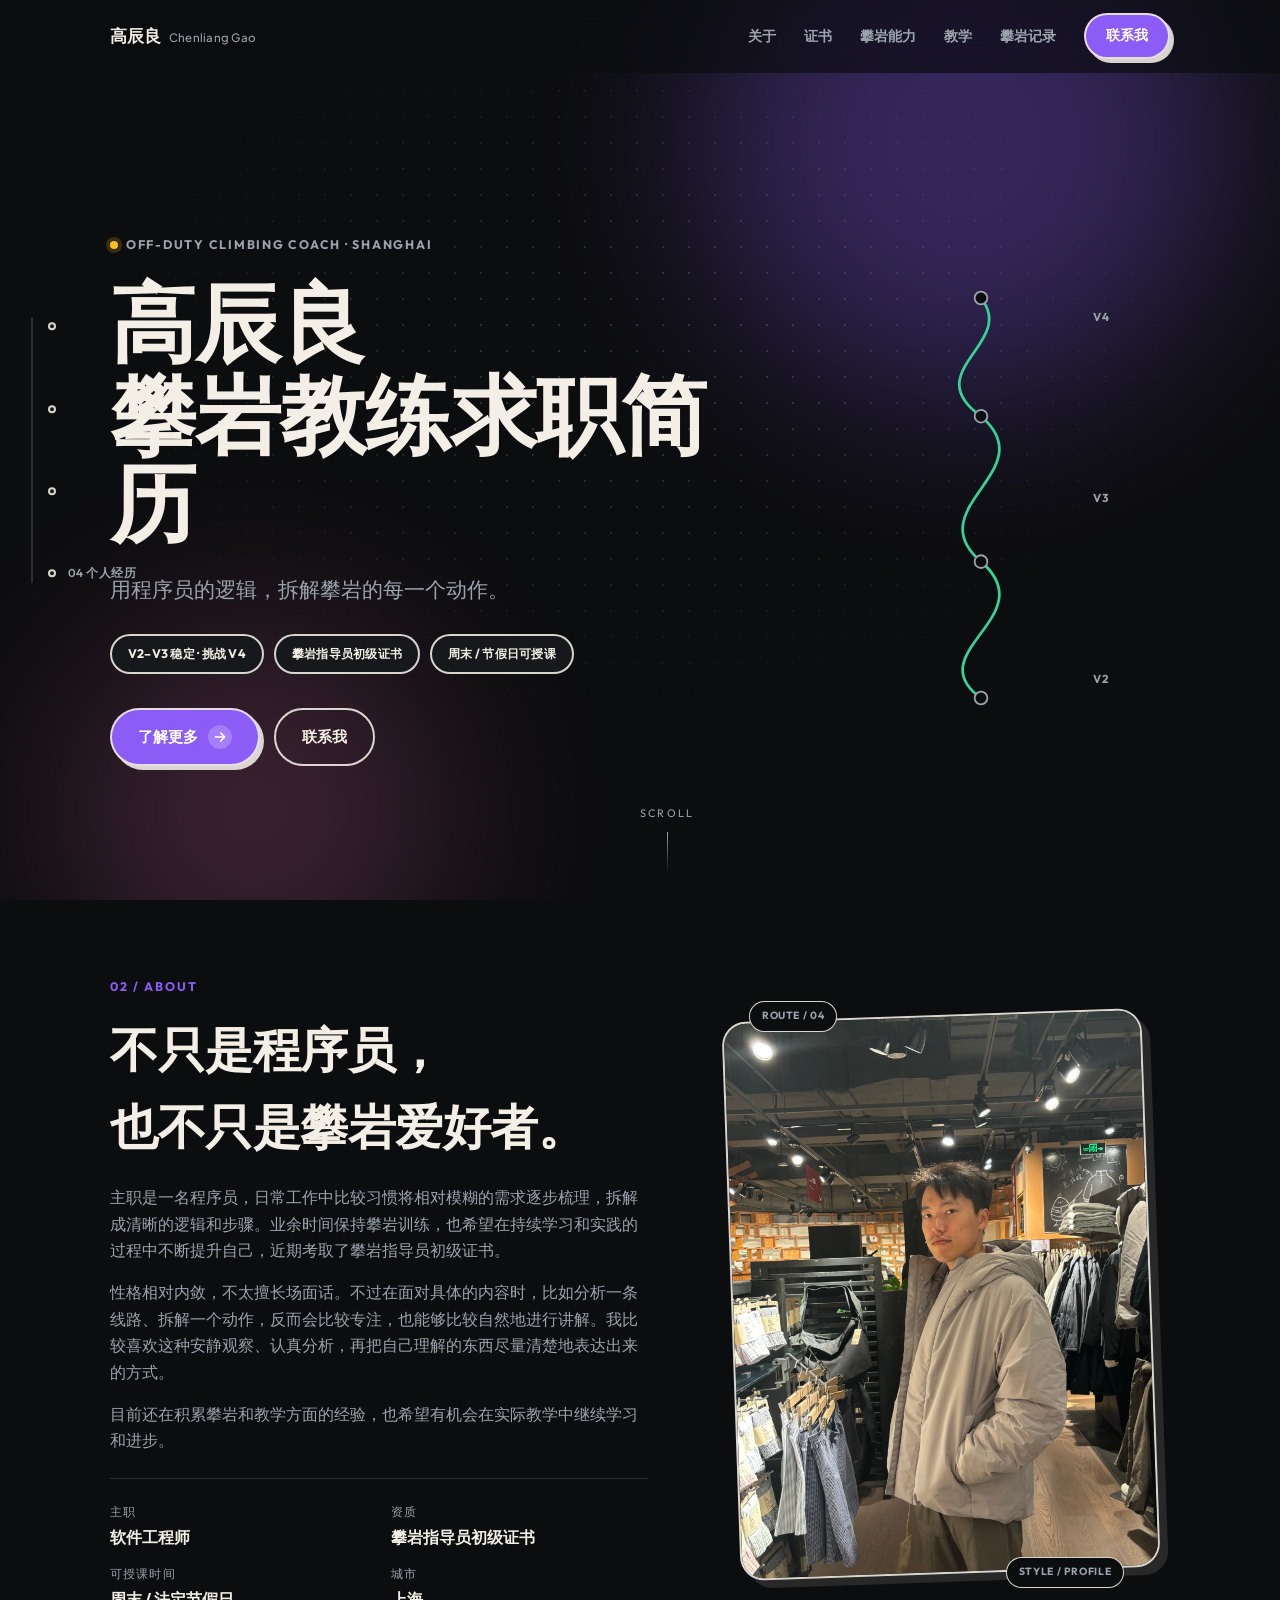
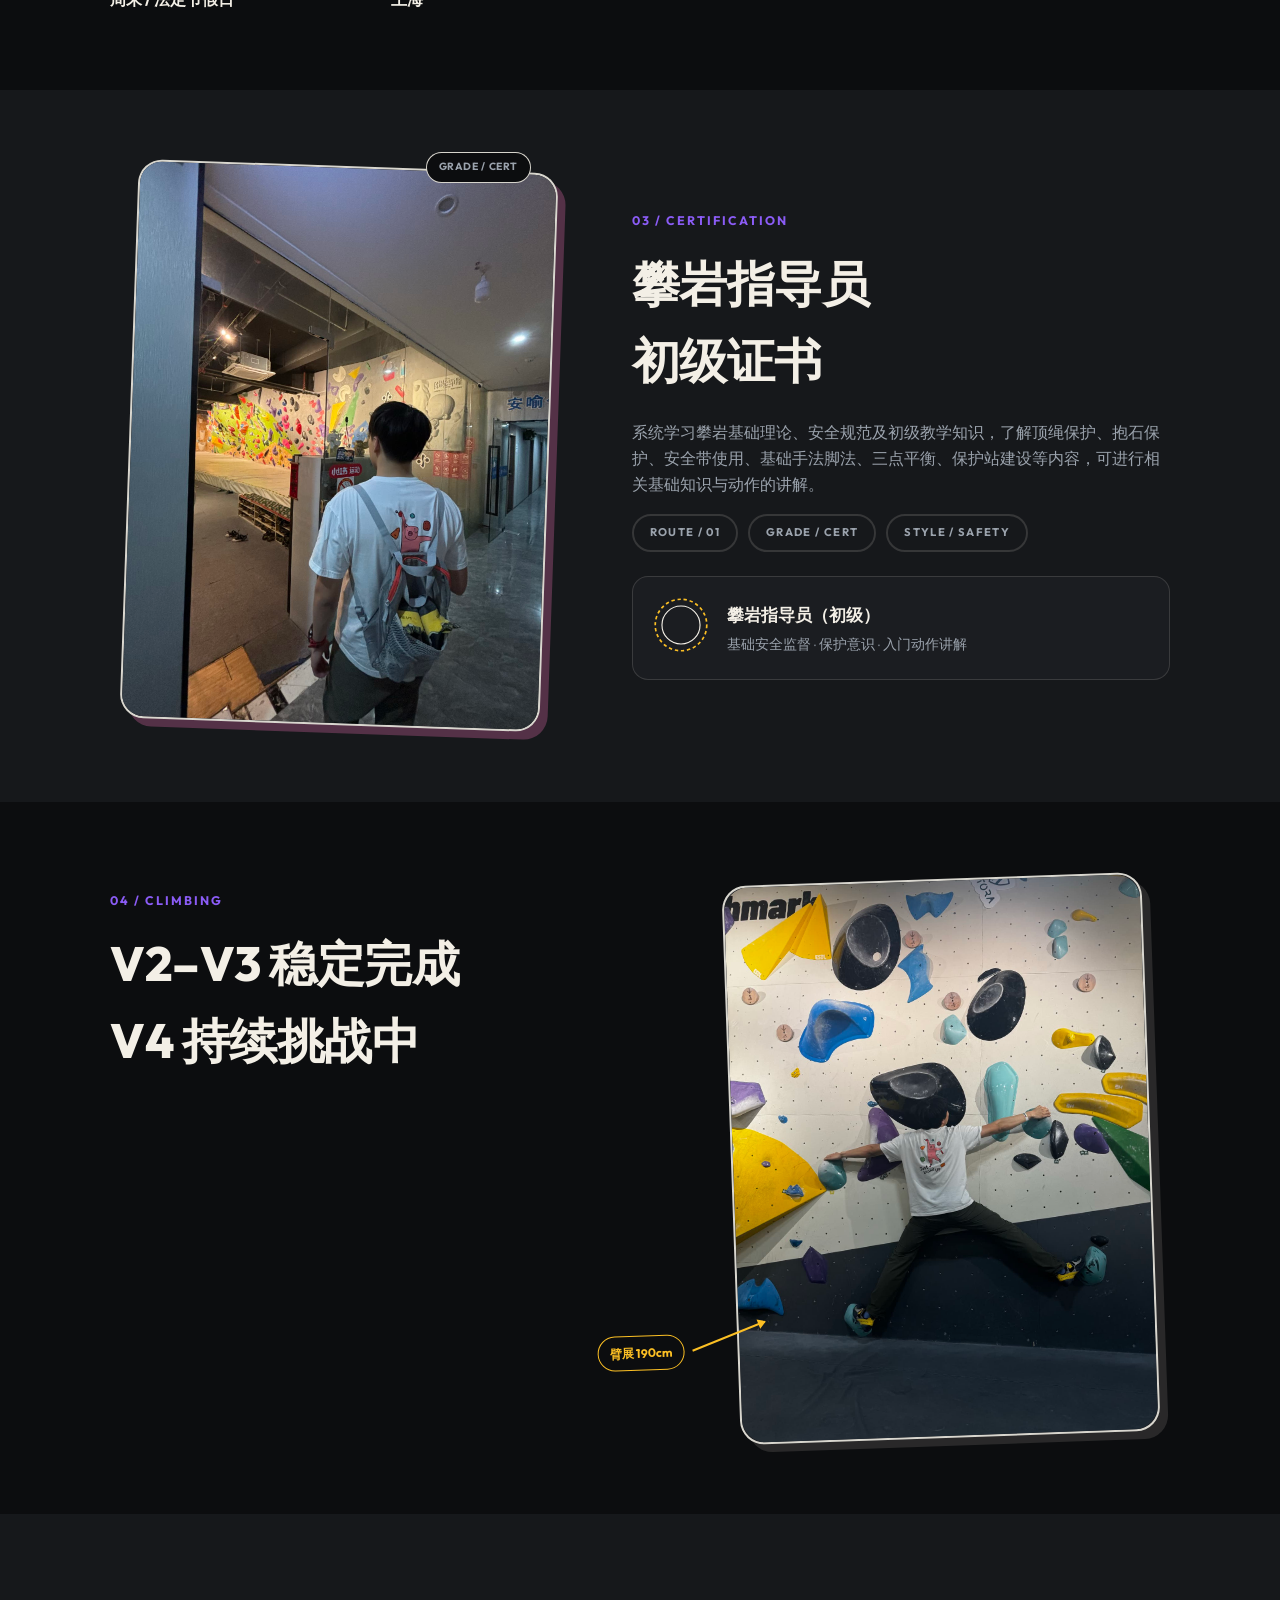
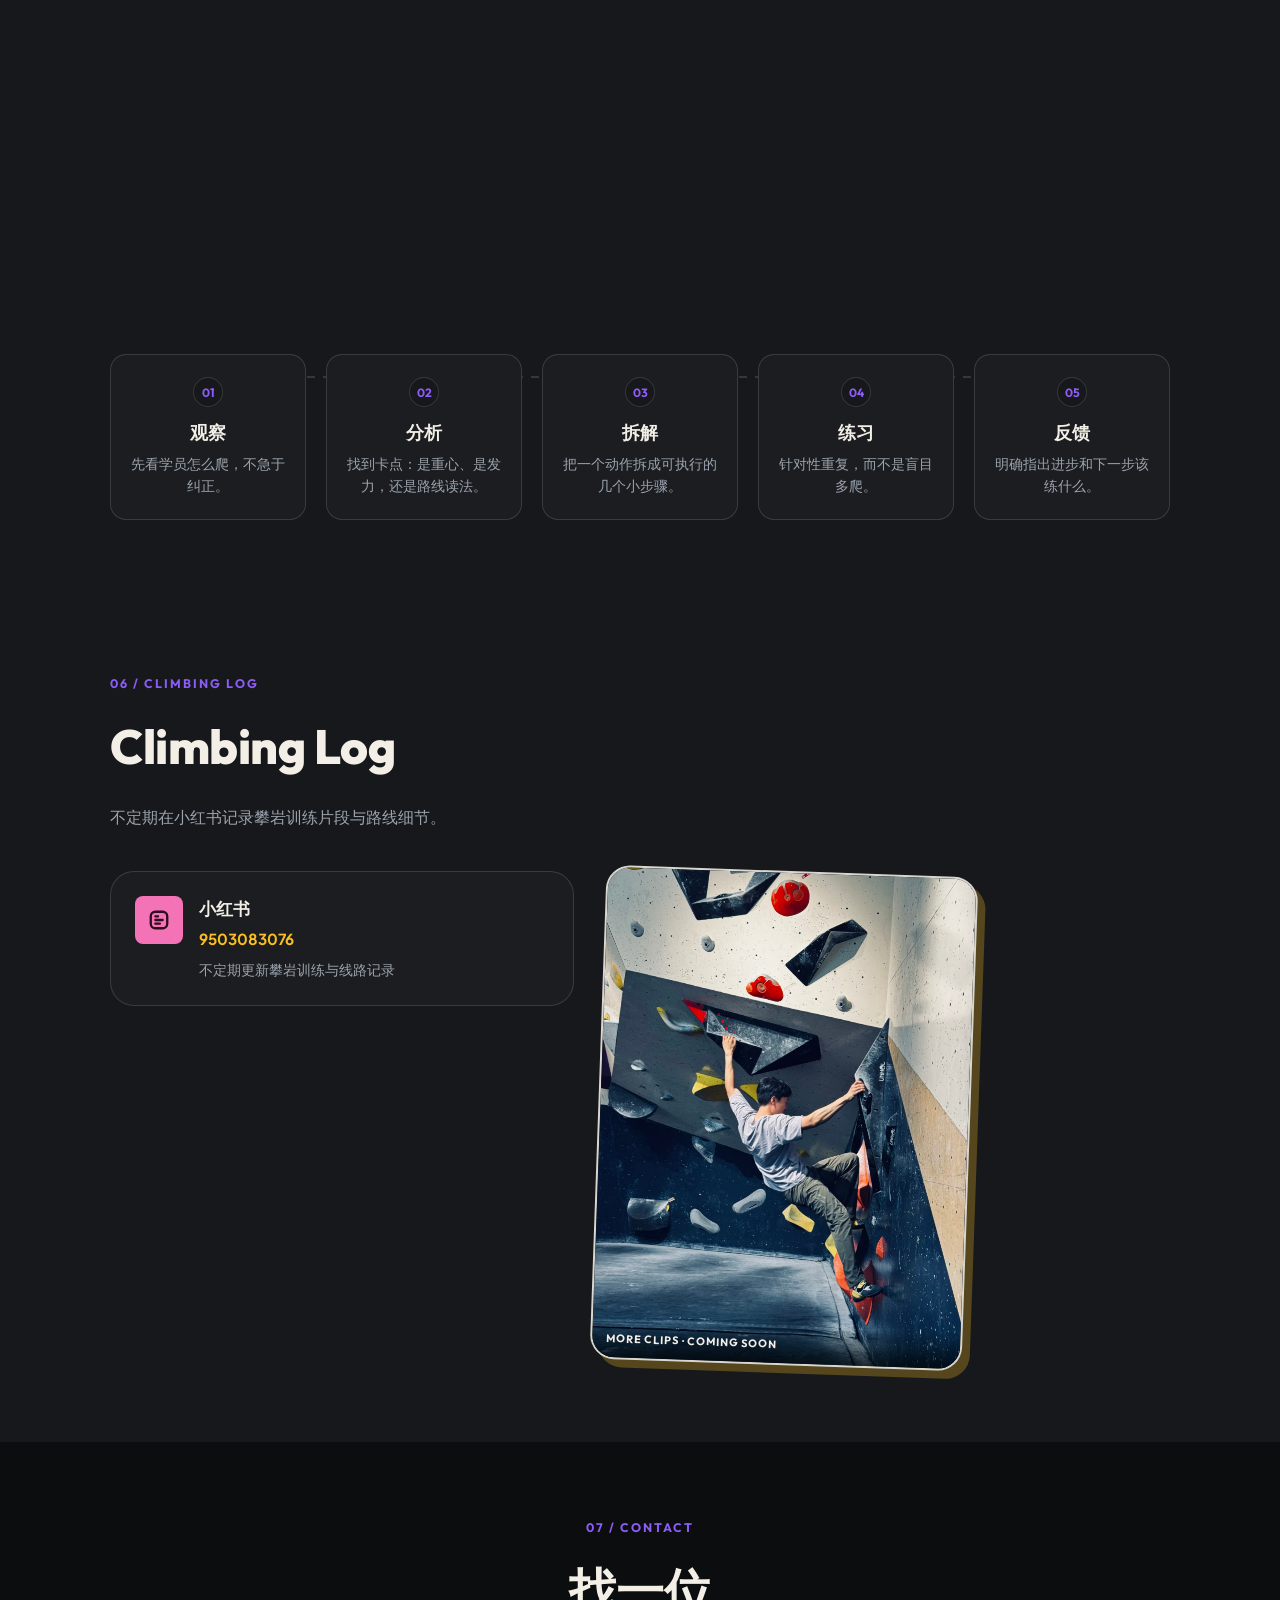
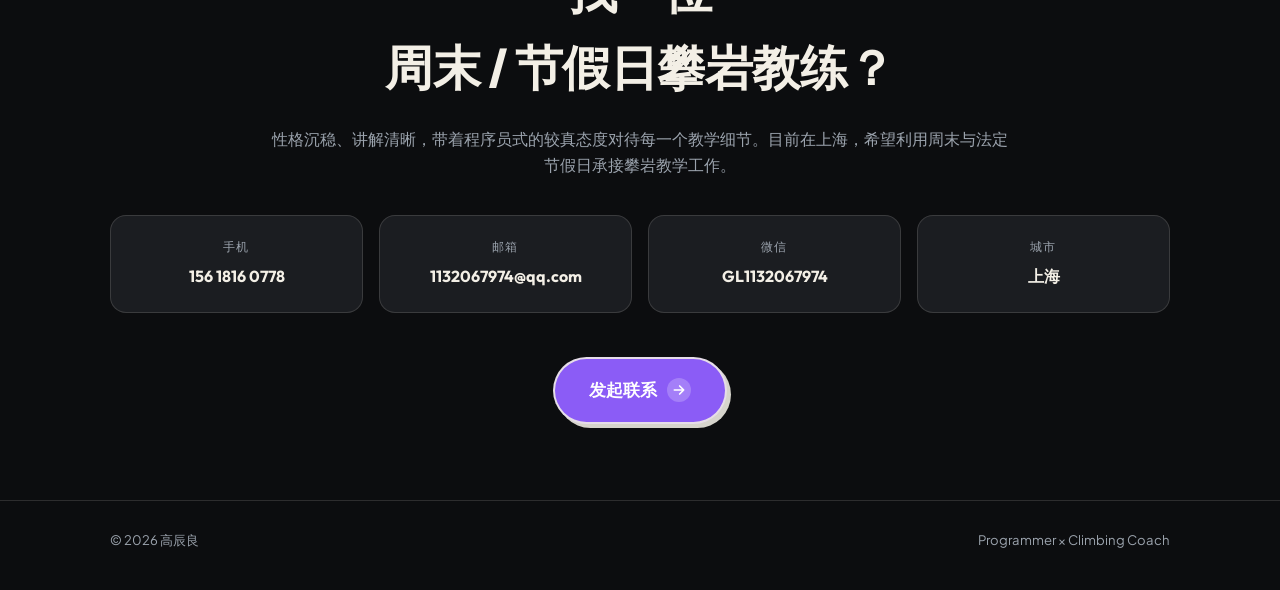
==== index.html @ ba183abf "first commit" ====
<!DOCTYPE html>
<html lang="zh-CN">
<head>
<meta charset="UTF-8" />
<meta name="viewport" content="width=device-width, initial-scale=1, viewport-fit=cover" />
<title>高辰良 · 程序员 × 攀岩教练</title>
<meta name="description" content="高辰良——程序员，攀岩指导员初级证书持有者，V2-V3攀爬水平，寻找周末/节假日攀岩教练兼职机会。" />
<link rel="preconnect" href="https://fonts.googleapis.com">
<link rel="preconnect" href="https://fonts.gstatic.com" crossorigin>
<link href="https://fonts.googleapis.com/css2?family=Outfit:wght@500;700;800&family=Plus+Jakarta+Sans:wght@400;500;600;700&display=swap" rel="stylesheet">
<link rel="stylesheet" href="css/base.css">
<link rel="stylesheet" href="css/layout.css">
<link rel="stylesheet" href="css/components.css">
<link rel="stylesheet" href="css/animations.css">
</head>
<body class="no-js">

<!-- ============ Route Rail (desktop scroll progress) ============ -->
<nav class="route-rail" aria-hidden="true">
  <div class="route-rail__track">
    <div class="route-rail__fill" data-rail-fill></div>
  </div>
  <ul class="route-rail__nodes">
    <li class="route-rail__node" data-rail-node data-target="#certification"><span class="route-rail__dot"></span><span class="route-rail__label">01 证书</span></li>
    <li class="route-rail__node" data-rail-node data-target="#climbing"><span class="route-rail__dot"></span><span class="route-rail__label">02 攀岩能力</span></li>
    <li class="route-rail__node" data-rail-node data-target="#teaching"><span class="route-rail__dot"></span><span class="route-rail__label">03 教学特点</span></li>
    <li class="route-rail__node" data-rail-node data-target="#about"><span class="route-rail__dot"></span><span class="route-rail__label">04 个人经历</span></li>
  </ul>
</nav>

<!-- ============ Header ============ -->
<header class="site-header" data-header>
  <div class="container site-header__inner">
    <a href="#hero" class="brand">高辰良 <span class="brand__sub">Chenliang Gao</span></a>
    <button class="nav-toggle" data-nav-toggle aria-expanded="false" aria-controls="primary-nav" aria-label="打开菜单">
      <span></span><span></span><span></span>
    </button>
    <nav id="primary-nav" class="primary-nav" data-primary-nav>
      <a href="#about" class="primary-nav__link">关于</a>
      <a href="#certification" class="primary-nav__link">证书</a>
      <a href="#climbing" class="primary-nav__link">攀岩能力</a>
      <a href="#teaching" class="primary-nav__link">教学</a>
      <a href="#log" class="primary-nav__link">攀岩记录</a>
      <a href="#contact" class="btn btn--primary btn--sm">联系我</a>
    </nav>
  </div>
</header>

<main id="top">

  <!-- ============ 01 HERO ============ -->
  <section class="hero" id="hero">
    <div class="hero__bg" aria-hidden="true">
      <div class="hero__glow hero__glow--violet" data-parallax="0.02"></div>
      <div class="hero__glow hero__glow--pink" data-parallax="0.04"></div>
      <div class="hero__dotgrid" data-parallax="0.01"></div>
    </div>

    <div class="container hero__inner">
      <div class="hero__content">
        <p class="kicker" data-reveal>
          <span class="kicker__dot"></span>OFF-DUTY CLIMBING COACH · SHANGHAI
        </p>
        <h1 class="hero__title">
          <span class="reveal-line" data-reveal>高辰良</span>
          <span class="reveal-line" data-reveal>攀岩教练求职简历</span>
        </h1>
        <p class="hero__subtitle" data-reveal>
          用程序员的逻辑，拆解攀岩的每一个动作。
        </p>

        <div class="hero__meta" data-reveal>
          <span class="tag">V2–V3 稳定 · 挑战 V4</span>
          <span class="tag">攀岩指导员初级证书</span>
          <span class="tag">周末 / 节假日可授课</span>
        </div>

        <div class="hero__actions" data-reveal>
          <a href="#about" class="btn btn--primary">
            <span>了解更多</span>
            <span class="btn__icon">
              <svg width="16" height="16" viewBox="0 0 24 24" fill="none" stroke="currentColor" stroke-width="2.5" stroke-linecap="round" stroke-linejoin="round"><path d="M5 12h14M13 6l6 6-6 6"/></svg>
            </span>
          </a>
          <a href="#contact" class="btn btn--secondary">联系我</a>
        </div>
      </div>

      <div class="hero__route" data-reveal>
        <svg class="route-svg" viewBox="0 0 220 460" fill="none" aria-hidden="true">
          <path class="route-svg__path" data-route-path d="M110 450 C 40 400, 180 360, 110 300 C 40 240, 180 200, 110 140 C 40 90, 150 60, 110 10"
            stroke="url(#routeGrad)" stroke-width="3" stroke-linecap="round" fill="none"/>
          <defs>
            <linearGradient id="routeGrad" x1="0" y1="460" x2="0" y2="0">
              <stop offset="0%" stop-color="#8B5CF6"/>
              <stop offset="45%" stop-color="#F472B6"/>
              <stop offset="75%" stop-color="#FBBF24"/>
              <stop offset="100%" stop-color="#34D399"/>
            </linearGradient>
          </defs>
          <g class="route-svg__nodes">
            <circle cx="110" cy="450" r="7"/>
            <circle cx="110" cy="300" r="7"/>
            <circle cx="110" cy="140" r="7"/>
            <circle cx="110" cy="10" r="7"/>
          </g>
        </svg>
        <div class="route-scale" aria-hidden="true">
          <span>V4</span><span>V3</span><span>V2</span>
        </div>
      </div>
    </div>

    <div class="hero__scrollcue" data-reveal aria-hidden="true">
      <span>SCROLL</span>
      <div class="hero__scrollline"></div>
    </div>
  </section>

  <!-- ============ 02 ABOUT ============ -->
  <section class="section" id="about">
    <div class="container section__grid section__grid--photo-right">
      <div class="section__photo" data-reveal>
        <figure class="sticker-card sticker-card--rotate-l">
          <img src="assets/images/portrait.jpg" alt="高辰良在服装店内的生活照，攀岩之外的日常状态" loading="lazy" width="1350" height="1800">
        </figure>
        <div class="tag-float tag-float--tl">ROUTE / 04</div>
        <div class="tag-float tag-float--br">STYLE / PROFILE</div>
      </div>

      <div class="section__text">
        <p class="section__kicker" data-reveal>02 / ABOUT</p>
        <h2 class="section__title" data-reveal>不只是程序员，<br>也不只是攀岩爱好者。</h2>
        <p class="section__body" data-reveal>
          主职是一名程序员，日常工作中比较习惯将相对模糊的需求逐步梳理，拆解成清晰的逻辑和步骤。业余时间保持攀岩训练，也希望在持续学习和实践的过程中不断提升自己，近期考取了攀岩指导员初级证书。
        </p>
        <p class="section__body" data-reveal>
          性格相对内敛，不太擅长场面话。不过在面对具体的内容时，比如分析一条线路、拆解一个动作，反而会比较专注，也能够比较自然地进行讲解。我比较喜欢这种安静观察、认真分析，再把自己理解的东西尽量清楚地表达出来的方式。
        </p>
        <p class="section__body" data-reveal>
          目前还在积累攀岩和教学方面的经验，也希望有机会在实际教学中继续学习和进步。
        </p>
        <ul class="fact-list" data-reveal>
          <li><span class="fact-list__label">主职</span><span class="fact-list__value">软件工程师</span></li>
          <li><span class="fact-list__label">资质</span><span class="fact-list__value">攀岩指导员初级证书</span></li>
          <li><span class="fact-list__label">可授课时间</span><span class="fact-list__value">周末 / 法定节假日</span></li>
          <li><span class="fact-list__label">城市</span><span class="fact-list__value">上海</span></li>
        </ul>
      </div>
    </div>
  </section>

  <!-- ============ 03 CERTIFICATION ============ -->
  <section class="section section--alt" id="certification">
    <div class="container section__grid section__grid--photo-left">
      <div class="section__photo" data-reveal>
        <figure class="sticker-card sticker-card--rotate-r sticker-card--shadow-pink">
          <img src="assets/images/looking-at-gym.jpg" alt="推开岩馆大门，准备训练" loading="lazy" width="1350" height="1800">
        </figure>
        <div class="tag-float tag-float--tr">GRADE / CERT</div>
      </div>

      <div class="section__text">
        <p class="section__kicker" data-reveal>03 / CERTIFICATION</p>
        <h2 class="section__title" data-reveal>攀岩指导员<br>初级证书</h2>
        <p class="section__body" data-reveal>
          系统学习攀岩基础理论、安全规范及初级教学知识，了解顶绳保护、抱石保护、安全带使用、基础手法脚法、三点平衡、保护站建设等内容，可进行相关基础知识与动作的讲解。
        </p>
        <div class="badge-row" data-reveal>
          <span class="tag tag--outline">ROUTE / 01</span>
          <span class="tag tag--outline">GRADE / CERT</span>
          <span class="tag tag--outline">STYLE / SAFETY</span>
        </div>
        <div class="cert-card" data-reveal>
          <div class="cert-card__seal" aria-hidden="true">
            <svg viewBox="0 0 100 100" width="56" height="56">
              <circle cx="50" cy="50" r="46" fill="none" stroke="#FBBF24" stroke-width="3" stroke-dasharray="6 5"/>
              <circle cx="50" cy="50" r="34" fill="none" stroke="#F3EFE6" stroke-width="2"/>
            </svg>
          </div>
          <div class="cert-card__text">
            <strong>攀岩指导员（初级）</strong>
            <span>基础安全监督 · 保护意识 · 入门动作讲解</span>
          </div>
        </div>
      </div>
    </div>
  </section>

  <!-- ============ 04 CLIMBING ============ -->
  <section class="section" id="climbing">
    <div class="container section__grid section__grid--photo-right">
      <div class="section__photo" data-reveal>
        <figure class="sticker-card sticker-card--rotate-l sticker-card--wingspan">
          <img src="assets/images/wingspan.jpg" alt="攀岩馆内，长臂展横向移动动作" loading="lazy" width="1350" height="1800">
          <span class="wingspan-callout" aria-label="臂展190厘米">
            <span class="wingspan-callout__text">臂展 190cm</span>
            <span class="wingspan-callout__line" aria-hidden="true"></span>
          </span>
        </figure>
      </div>

      <div class="section__text">
        <p class="section__kicker" data-reveal>04 / CLIMBING</p>
        <h2 class="section__title" data-reveal>V2–V3 稳定完成<br>V4 持续挑战中</h2>
        <p class="section__body" data-reveal>
          日常训练以 V2–V3 为主，动作稳定、完成率高；部分较软的 V4 线路偶尔可以完成，仍在持续进步。不夸大水平，但足以理解和拆解新手阶段的核心动作。
        </p>

        <ol class="grade-ladder" data-reveal>
          <li class="grade-ladder__item is-filled">
            <span class="grade-ladder__dot" data-dot></span>
            <span class="grade-ladder__grade">V2</span>
            <span class="grade-ladder__note">稳定完成</span>
          </li>
          <li class="grade-ladder__item is-filled">
            <span class="grade-ladder__dot" data-dot></span>
            <span class="grade-ladder__grade">V3</span>
            <span class="grade-ladder__note">稳定完成</span>
          </li>
          <li class="grade-ladder__item is-open">
            <span class="grade-ladder__dot" data-dot></span>
            <span class="grade-ladder__grade">V4</span>
            <span class="grade-ladder__note">偶尔挑战 · 持续提升中</span>
          </li>
        </ol>
      </div>
    </div>
  </section>

  <!-- ============ 05 TEACHING ============ -->
  <section class="section section--alt" id="teaching">
    <div class="container">
      <p class="section__kicker section__kicker--center" data-reveal>05 / TEACHING</p>
      <h2 class="section__title section__title--center" data-reveal>把复杂的动作，<br>拆解成清楚的步骤。</h2>
      <p class="section__body section__body--center" data-reveal>
        擅长把模糊的感觉转译成结构化的语言——这是写代码训练出的习惯，也是我教学的核心方法。
      </p>

      <div class="chip-row" data-reveal>
        <span class="chip">结构化</span>
        <span class="chip">耐心</span>
        <span class="chip">动作拆解</span>
        <span class="chip">清晰表达</span>
      </div>

      <ol class="process-flow" data-reveal>
        <li class="process-flow__step">
          <span class="process-flow__index">01</span>
          <span class="process-flow__label">观察</span>
          <p class="process-flow__desc">先看学员怎么爬，不急于纠正。</p>
        </li>
        <li class="process-flow__step">
          <span class="process-flow__index">02</span>
          <span class="process-flow__label">分析</span>
          <p class="process-flow__desc">找到卡点：是重心、是发力，还是路线读法。</p>
        </li>
        <li class="process-flow__step">
          <span class="process-flow__index">03</span>
          <span class="process-flow__label">拆解</span>
          <p class="process-flow__desc">把一个动作拆成可执行的几个小步骤。</p>
        </li>
        <li class="process-flow__step">
          <span class="process-flow__index">04</span>
          <span class="process-flow__label">练习</span>
          <p class="process-flow__desc">针对性重复，而不是盲目多爬。</p>
        </li>
        <li class="process-flow__step">
          <span class="process-flow__index">05</span>
          <span class="process-flow__label">反馈</span>
          <p class="process-flow__desc">明确指出进步和下一步该练什么。</p>
        </li>
      </ol>
    </div>
  </section>

  <!-- ============ 06 CLIMBING LOG ============ -->
  <section class="section section--alt" id="log">
    <div class="container">
      <p class="section__kicker" data-reveal>06 / CLIMBING LOG</p>
      <h2 class="section__title" data-reveal>Climbing Log</h2>
      <p class="section__body" data-reveal>不定期在小红书记录攀岩训练片段与路线细节。</p>

      <div class="log-grid log-grid--no-video" data-reveal>
        <div class="log-side">
          <div class="rxbook-card">
            <div class="rxbook-card__icon" aria-hidden="true">
              <svg width="22" height="22" viewBox="0 0 24 24" fill="none" stroke="currentColor" stroke-width="2.5" stroke-linecap="round" stroke-linejoin="round"><rect x="3" y="3" width="18" height="18" rx="5"/><path d="M8 12h8M8 16h5M8 8h3"/></svg>
            </div>
            <div class="rxbook-card__text">
              <strong>小红书</strong>
              <span>9503083076</span>
              <p>不定期更新攀岩训练与线路记录</p>
            </div>
          </div>

          <figure class="sticker-card sticker-card--rotate-r sticker-card--shadow-amber log-side__photo">
            <img src="assets/images/climbing-action.jpg" alt="更多攀岩片段持续更新" loading="lazy" width="1350" height="1800">
            <figcaption>MORE CLIPS · COMING SOON</figcaption>
          </figure>
        </div>
      </div>
    </div>
  </section>

  <!-- ============ 07 CONTACT ============ -->
  <section class="section contact" id="contact">
    <div class="container contact__inner">
      <p class="section__kicker section__kicker--center" data-reveal>07 / CONTACT</p>
      <h2 class="section__title section__title--center" data-reveal>找一位<br>周末 / 节假日攀岩教练？</h2>
      <p class="section__body section__body--center" data-reveal>
        性格沉稳、讲解清晰，带着程序员式的较真态度对待每一个教学细节。目前在上海，希望利用周末与法定节假日承接攀岩教学工作。
      </p>

      <div class="contact-grid" data-reveal>
        <a class="contact-card" href="tel:15618160778">
          <span class="contact-card__label">手机</span>
          <span class="contact-card__value">156 1816 0778</span>
        </a>
        <a class="contact-card" href="mailto:1132067974@qq.com">
          <span class="contact-card__label">邮箱</span>
          <span class="contact-card__value">1132067974@qq.com</span>
        </a>
        <div class="contact-card contact-card--static">
          <span class="contact-card__label">微信</span>
          <span class="contact-card__value">GL1132067974</span>
        </div>
        <div class="contact-card contact-card--static">
          <span class="contact-card__label">城市</span>
          <span class="contact-card__value">上海</span>
        </div>
      </div>

      <a href="mailto:1132067974@qq.com" class="btn btn--primary btn--lg" data-reveal>
        <span>发起联系</span>
        <span class="btn__icon">
          <svg width="16" height="16" viewBox="0 0 24 24" fill="none" stroke="currentColor" stroke-width="2.5" stroke-linecap="round" stroke-linejoin="round"><path d="M5 12h14M13 6l6 6-6 6"/></svg>
        </span>
      </a>
    </div>
  </section>

  <footer class="site-footer">
    <div class="container site-footer__inner">
      <span>© <span data-year>2026</span> 高辰良</span>
      <span>Programmer × Climbing Coach</span>
    </div>
  </footer>

</main>

<script src="js/nav.js"></script>
<script src="js/reveal.js"></script>
<script src="js/route-rail.js"></script>
<script src="js/parallax.js"></script>
<script src="js/main.js"></script>
</body>
</html>
---- css/base.css ----
/* ==========================================================================
   Base — reset, design tokens, typography
   ========================================================================== */

:root {
  /* Palette — Rock Grey / Editorial Dark, punctuated by Playful Geometric pops */
  --color-bg: #0C0D0F;
  --color-bg-elevated: #16181B;
  --color-bg-card: #1B1D21;
  --color-fg: #F3EFE6;
  --color-fg-muted: #9BA3AD;
  --color-border: rgba(243, 239, 230, 0.14);
  --color-border-strong: rgba(243, 239, 230, 0.88);

  --color-accent: #8B5CF6;
  --color-accent-fg: #FFFFFF;
  --color-secondary: #F472B6;
  --color-tertiary: #FBBF24;
  --color-quaternary: #34D399;

  --radius-sm: 8px;
  --radius-md: 16px;
  --radius-lg: 24px;
  --radius-full: 9999px;
  --border-width: 2px;

  --shadow-hard: 4px 4px 0 var(--color-border-strong);
  --shadow-hard-hover: 6px 6px 0 var(--color-border-strong);
  --shadow-hard-active: 2px 2px 0 var(--color-border-strong);

  --font-heading: "Outfit", system-ui, -apple-system, "Segoe UI", sans-serif;
  --font-body: "Plus Jakarta Sans", system-ui, -apple-system, "Segoe UI", sans-serif;

  --container-width: 1140px;
  --ease-bounce: cubic-bezier(0.34, 1.56, 0.64, 1);
  --ease-out: cubic-bezier(0.16, 1, 0.3, 1);
  --dur-fast: 0.3s;
  --dur-base: 0.6s;
  --dur-slow: 1s;
}

* , *::before, *::after { box-sizing: border-box; }

html {
  scroll-behavior: smooth;
  -webkit-text-size-adjust: 100%;
}

body {
  margin: 0;
  background: var(--color-bg);
  color: var(--color-fg);
  font-family: var(--font-body);
  font-weight: 400;
  line-height: 1.6;
  -webkit-font-smoothing: antialiased;
  overflow-x: hidden;
}

img, video { max-width: 100%; display: block; }

a { color: inherit; text-decoration: none; }

ul, ol { margin: 0; padding: 0; list-style: none; }

h1, h2, h3 {
  font-family: var(--font-heading);
  margin: 0;
  letter-spacing: -0.01em;
}

p { margin: 0; }

button { font: inherit; color: inherit; background: none; border: none; cursor: pointer; }

.container {
  width: 100%;
  max-width: var(--container-width);
  margin-inline: auto;
  padding-inline: 24px;
}

@media (min-width: 900px) {
  .container { padding-inline: 40px; }
}

/* Kicker / eyebrow label */
.kicker {
  display: inline-flex;
  align-items: center;
  gap: 8px;
  font-family: var(--font-heading);
  font-size: 0.78rem;
  font-weight: 700;
  letter-spacing: 0.14em;
  text-transform: uppercase;
  color: var(--color-fg-muted);
}
.kicker__dot {
  width: 8px;
  height: 8px;
  border-radius: 50%;
  background: var(--color-tertiary);
  box-shadow: 0 0 0 4px rgba(251, 191, 36, 0.18);
}

.section__kicker {
  font-family: var(--font-heading);
  font-size: 0.78rem;
  font-weight: 700;
  letter-spacing: 0.16em;
  text-transform: uppercase;
  color: var(--color-accent);
  margin-bottom: 14px;
}
.section__kicker--center { text-align: center; }

.section__title {
  font-size: clamp(1.9rem, 1.4rem + 2.2vw, 3rem);
  font-weight: 800;
  color: var(--color-fg);
  margin-bottom: 20px;
}
.section__title--center { text-align: center; margin-inline: auto; }

.section__body {
  font-size: 1.03rem;
  color: var(--color-fg-muted);
  max-width: 52ch;
  margin-bottom: 16px;
}
.section__body--center { text-align: center; margin-inline: auto; max-width: 62ch; }

/* Tags / chips shared visual language */
.tag {
  display: inline-flex;
  align-items: center;
  padding: 8px 16px;
  border-radius: var(--radius-full);
  border: var(--border-width) solid var(--color-border-strong);
  font-family: var(--font-heading);
  font-size: 0.78rem;
  font-weight: 700;
  letter-spacing: 0.02em;
  color: var(--color-fg);
  background: var(--color-bg-elevated);
}
.tag--outline {
  background: transparent;
  color: var(--color-fg-muted);
  border-color: var(--color-border);
  letter-spacing: 0.12em;
  text-transform: uppercase;
  font-size: 0.7rem;
}

.chip {
  display: inline-flex;
  padding: 10px 20px;
  border-radius: var(--radius-full);
  background: var(--color-bg-card);
  border: 1px solid var(--color-border);
  font-weight: 600;
  font-size: 0.92rem;
}

/* Accessible focus ring — thick + high contrast, matches design system */
:focus-visible {
  outline: 3px solid var(--color-accent);
  outline-offset: 3px;
  border-radius: 4px;
}

.no-js [data-reveal] { opacity: 1 !important; transform: none !important; }

@media (prefers-reduced-motion: reduce) {
  html { scroll-behavior: auto; }
  *, *::before, *::after {
    animation-duration: 0.001ms !important;
    animation-iteration-count: 1 !important;
    transition-duration: 0.001ms !important;
    scroll-behavior: auto !important;
  }
}
---- css/layout.css ----
/* ==========================================================================
   Layout — header, sections, grids, responsive structure
   ========================================================================== */

/* ---------- Header / Nav ---------- */
.site-header {
  position: fixed;
  top: 0; left: 0; right: 0;
  z-index: 100;
  background: rgba(12, 13, 15, 0.7);
  backdrop-filter: blur(14px) saturate(140%);
  -webkit-backdrop-filter: blur(14px) saturate(140%);
  border-bottom: 1px solid transparent;
  transition: border-color var(--dur-fast) ease, background var(--dur-fast) ease;
}
.site-header.is-scrolled {
  border-bottom-color: var(--color-border);
}

.site-header__inner {
  display: flex;
  align-items: center;
  justify-content: space-between;
  height: 72px;
}

.brand {
  font-family: var(--font-heading);
  font-weight: 700;
  font-size: 1.05rem;
  display: flex;
  align-items: baseline;
  gap: 8px;
}
.brand__sub {
  font-family: var(--font-body);
  font-weight: 500;
  font-size: 0.72rem;
  color: var(--color-fg-muted);
  letter-spacing: 0.02em;
}

.primary-nav {
  display: flex;
  align-items: center;
  gap: 28px;
}
.primary-nav__link {
  font-size: 0.9rem;
  font-weight: 600;
  color: var(--color-fg-muted);
  transition: color var(--dur-fast) ease;
}
.primary-nav__link:hover { color: var(--color-fg); }

.nav-toggle {
  display: none;
  flex-direction: column;
  justify-content: center;
  gap: 5px;
  width: 40px;
  height: 40px;
}
.nav-toggle span {
  width: 100%;
  height: 2px;
  background: var(--color-fg);
  border-radius: 2px;
  transition: transform var(--dur-fast) var(--ease-out), opacity var(--dur-fast) ease;
}

@media (max-width: 860px) {
  .nav-toggle { display: flex; }
  .primary-nav {
    position: fixed;
    top: 72px; left: 0; right: 0; bottom: 0;
    flex-direction: column;
    align-items: flex-start;
    gap: 4px;
    padding: 24px;
    background: var(--color-bg);
    transform: translateX(100%);
    transition: transform var(--dur-base) var(--ease-out);
    overflow-y: auto;
  }
  .primary-nav.is-open { transform: translateX(0); }
  .primary-nav__link {
    width: 100%;
    padding: 16px 4px;
    border-bottom: 1px solid var(--color-border);
    font-size: 1.1rem;
  }
  .primary-nav .btn { margin-top: 20px; }
  .nav-toggle[aria-expanded="true"] span:nth-child(1) { transform: translateY(7px) rotate(45deg); }
  .nav-toggle[aria-expanded="true"] span:nth-child(2) { opacity: 0; }
  .nav-toggle[aria-expanded="true"] span:nth-child(3) { transform: translateY(-7px) rotate(-45deg); }
}

/* ---------- Route Rail (fixed side scroll progress) ---------- */
.route-rail {
  position: fixed;
  left: 28px;
  top: 50%;
  transform: translateY(-50%);
  z-index: 90;
  display: none;
}
@media (min-width: 1180px) {
  .route-rail { display: block; }
}
.route-rail__track {
  position: absolute;
  left: 3px;
  top: 0;
  width: 2px;
  height: 100%;
  background: var(--color-border);
  border-radius: 2px;
}
.route-rail__fill {
  position: absolute;
  left: 0; top: 0;
  width: 100%;
  height: 0%;
  background: linear-gradient(180deg, var(--color-accent), var(--color-secondary), var(--color-tertiary), var(--color-quaternary));
  border-radius: 2px;
  transition: height 0.15s linear;
}
.route-rail__nodes {
  display: flex;
  flex-direction: column;
  gap: 64px;
  padding-left: 20px;
}
.route-rail__node {
  position: relative;
  display: flex;
  align-items: center;
  gap: 12px;
  cursor: pointer;
}
.route-rail__dot {
  width: 8px; height: 8px;
  border-radius: 50%;
  background: var(--color-bg-elevated);
  border: 2px solid var(--color-border-strong);
  flex-shrink: 0;
  transition: background var(--dur-fast) ease, box-shadow var(--dur-fast) ease, transform var(--dur-fast) var(--ease-bounce);
}
.route-rail__node.is-active .route-rail__dot {
  background: var(--color-tertiary);
  box-shadow: 0 0 0 5px rgba(251, 191, 36, 0.18);
  transform: scale(1.2);
}
.route-rail__label {
  font-family: var(--font-heading);
  font-size: 0.72rem;
  font-weight: 600;
  letter-spacing: 0.04em;
  color: var(--color-fg-muted);
  opacity: 0;
  transform: translateX(-6px);
  transition: opacity var(--dur-fast) ease, transform var(--dur-fast) ease;
  white-space: nowrap;
}
.route-rail__node:hover .route-rail__label,
.route-rail__node.is-active .route-rail__label {
  opacity: 1;
  transform: translateX(0);
  color: var(--color-fg);
}

/* ---------- Hero ---------- */
.hero {
  position: relative;
  min-height: 100svh;
  display: flex;
  align-items: center;
  padding-top: 96px;
  overflow: hidden;
}

.hero__bg {
  position: absolute;
  inset: 0;
  z-index: 0;
  pointer-events: none;
}
.hero__glow {
  position: absolute;
  border-radius: 50%;
  filter: blur(90px);
  opacity: 0.32;
}
.hero__glow--violet {
  width: 520px; height: 520px;
  background: var(--color-accent);
  top: -120px; left: 55%;
}
.hero__glow--pink {
  width: 380px; height: 380px;
  background: var(--color-secondary);
  bottom: -100px; left: 5%;
  opacity: 0.2;
}
.hero__dotgrid {
  position: absolute;
  inset: 0;
  background-image: radial-gradient(rgba(243,239,230,0.14) 1.4px, transparent 1.4px);
  background-size: 26px 26px;
  mask-image: radial-gradient(ellipse 60% 55% at 50% 40%, black 20%, transparent 75%);
}

.hero__inner {
  position: relative;
  z-index: 1;
  display: grid;
  grid-template-columns: 1.15fr 0.6fr;
  align-items: center;
  gap: 40px;
}
@media (max-width: 980px) {
  .hero__inner { grid-template-columns: 1fr; }
}

.hero__content { max-width: 640px; }

.hero__title {
  font-size: clamp(2.6rem, 1.6rem + 5.4vw, 5.4rem);
  font-weight: 800;
  line-height: 1.02;
  margin: 22px 0 26px;
  display: flex;
  flex-direction: column;
  gap: 0.05em;
}
.hero__times {
  display: inline-block;
  color: var(--color-accent);
  font-size: 0.55em;
  transform-origin: center;
}

.hero__subtitle {
  font-size: clamp(1.05rem, 1rem + 0.4vw, 1.3rem);
  color: var(--color-fg-muted);
  font-weight: 500;
  max-width: 44ch;
  margin-bottom: 28px;
}

.hero__meta {
  display: flex;
  flex-wrap: wrap;
  gap: 10px;
  margin-bottom: 34px;
}

.hero__actions {
  display: flex;
  flex-wrap: wrap;
  gap: 14px;
}

.hero__route {
  position: relative;
  display: flex;
  align-items: center;
  justify-content: center;
  gap: 12px;
  min-height: 420px;
}
@media (max-width: 980px) {
  .hero__route { display: none; }
}
.route-svg { width: 200px; height: 420px; overflow: visible; }
.route-svg__path {
  stroke-dasharray: 900;
  stroke-dashoffset: 900;
}
.route-svg__nodes circle {
  fill: var(--color-bg);
  stroke: var(--color-fg-muted);
  stroke-width: 2;
  opacity: 0;
  transform-origin: center;
}
.route-scale {
  display: flex;
  flex-direction: column;
  justify-content: space-between;
  height: 380px;
  font-family: var(--font-heading);
  font-size: 0.72rem;
  font-weight: 700;
  color: var(--color-fg-muted);
  letter-spacing: 0.05em;
}

.hero__scrollcue {
  position: absolute;
  bottom: 28px;
  left: 50%;
  transform: translateX(-50%);
  display: flex;
  flex-direction: column;
  align-items: center;
  gap: 10px;
  font-family: var(--font-heading);
  font-size: 0.68rem;
  letter-spacing: 0.2em;
  color: var(--color-fg-muted);
}
.hero__scrollline {
  width: 1px;
  height: 40px;
  background: linear-gradient(180deg, var(--color-fg-muted), transparent);
  position: relative;
  overflow: hidden;
}
.hero__scrollline::after {
  content: "";
  position: absolute;
  left: 0; top: -100%;
  width: 100%; height: 100%;
  background: var(--color-tertiary);
  animation: scrollcue 1.8s ease-in-out infinite;
}

/* ---------- Generic Section ---------- */
.section {
  position: relative;
  padding: clamp(64px, 6vw, 120px) 0;
}
.section--alt {
  background: var(--color-bg-elevated);
}

.section__grid {
  display: grid;
  grid-template-columns: 0.85fr 1fr;
  gap: clamp(32px, 5vw, 80px);
  align-items: center;
}
.section__grid--photo-left { grid-template-columns: 0.85fr 1fr; }
.section__grid--photo-right { grid-template-columns: 1fr 0.85fr; }
.section__grid--text-only { grid-template-columns: minmax(0, 760px); }
.section__grid--photo-right .section__photo { order: 2; }
.section__grid--photo-right .section__text { order: 1; }

@media (max-width: 860px) {
  .section__grid,
  .section__grid--photo-left,
  .section__grid--photo-right {
    grid-template-columns: 1fr;
  }
  .section__grid--photo-right .section__photo,
  .section__grid--photo-right .section__text { order: initial; }
}

.section__photo {
  position: relative;
  display: flex;
  justify-content: center;
}
.section__photo--pair {
  gap: 20px;
}

.fact-list {
  display: grid;
  grid-template-columns: 1fr 1fr;
  gap: 14px 24px;
  margin-top: 24px;
  padding-top: 24px;
  border-top: 1px solid var(--color-border);
}
.fact-list li { display: flex; flex-direction: column; gap: 4px; }
.fact-list__label {
  font-size: 0.72rem;
  text-transform: uppercase;
  letter-spacing: 0.1em;
  color: var(--color-fg-muted);
}
.fact-list__value {
  font-family: var(--font-heading);
  font-weight: 700;
  font-size: 1rem;
}
@media (max-width: 480px) {
  .fact-list { grid-template-columns: 1fr; }
}

.badge-row {
  display: flex;
  flex-wrap: wrap;
  gap: 10px;
  margin-bottom: 24px;
}

/* ---------- Grade ladder (climbing ability) ---------- */
.grade-ladder {
  display: flex;
  flex-direction: column;
  gap: 0;
  margin-top: 28px;
  border-left: 2px solid var(--color-border);
  padding-left: 28px;
}
.grade-ladder__item {
  position: relative;
  display: flex;
  align-items: baseline;
  gap: 18px;
  padding: 16px 0;
}
.grade-ladder__dot {
  position: absolute;
  left: -37px;
  top: 50%;
  transform: translateY(-50%);
  width: 16px; height: 16px;
  border-radius: 50%;
  border: 2px solid var(--color-border-strong);
  background: transparent;
}
.grade-ladder__item.is-filled .grade-ladder__dot {
  background: var(--color-quaternary);
  border-color: var(--color-quaternary);
}
.grade-ladder__item.is-open .grade-ladder__dot {
  background: transparent;
  border-color: var(--color-tertiary);
  box-shadow: 0 0 0 4px rgba(251, 191, 36, 0.16);
}
.grade-ladder__grade {
  font-family: var(--font-heading);
  font-weight: 800;
  font-size: 1.6rem;
  min-width: 3ch;
}
.grade-ladder__note {
  color: var(--color-fg-muted);
  font-size: 0.92rem;
}
.grade-ladder__item.is-open .grade-ladder__grade { color: var(--color-tertiary); }

/* ---------- Teaching process flow ---------- */
.chip-row {
  display: flex;
  flex-wrap: wrap;
  justify-content: center;
  gap: 10px;
  margin: 28px 0 56px;
}

.process-flow {
  display: grid;
  grid-template-columns: repeat(5, 1fr);
  gap: 20px;
  position: relative;
}
.process-flow::before {
  content: "";
  position: absolute;
  top: 22px;
  left: 8%;
  right: 8%;
  height: 2px;
  background: repeating-linear-gradient(90deg, var(--color-border) 0 8px, transparent 8px 16px);
  z-index: 0;
}
@media (max-width: 860px) {
  .process-flow { grid-template-columns: 1fr; gap: 4px; }
  .process-flow::before { display: none; }
}
.process-flow__step {
  position: relative;
  z-index: 1;
  background: var(--color-bg-card);
  border: 1px solid var(--color-border);
  border-radius: var(--radius-md);
  padding: 22px 18px;
  text-align: center;
}
@media (max-width: 860px) {
  .process-flow__step { display: flex; align-items: center; gap: 16px; text-align: left; padding: 16px 18px; }
}
.process-flow__index {
  display: inline-flex;
  align-items: center;
  justify-content: center;
  width: 30px; height: 30px;
  margin-bottom: 12px;
  border-radius: 50%;
  background: var(--color-bg-elevated);
  border: 1px solid var(--color-border);
  font-family: var(--font-heading);
  font-size: 0.75rem;
  font-weight: 700;
  color: var(--color-accent);
}
@media (max-width: 860px) { .process-flow__index { margin-bottom: 0; flex-shrink: 0; } }
.process-flow__label {
  display: block;
  font-family: var(--font-heading);
  font-weight: 700;
  font-size: 1.1rem;
  margin-bottom: 6px;
}
.process-flow__desc {
  font-size: 0.85rem;
  color: var(--color-fg-muted);
}

/* ---------- Programmer x Coach dual column ---------- */
.dual-column {
  display: grid;
  grid-template-columns: 1fr auto 1fr;
  gap: 32px;
  align-items: center;
  max-width: 780px;
  margin: 40px auto 44px;
}
@media (max-width: 640px) {
  .dual-column { grid-template-columns: 1fr; text-align: center; gap: 12px; }
}
.dual-column__side {
  background: var(--color-bg-card);
  border: 1px solid var(--color-border);
  border-radius: var(--radius-lg);
  padding: 32px 28px;
}
.dual-column__title {
  font-size: 1.3rem;
  margin-bottom: 18px;
  color: var(--color-accent);
}
.dual-column__side:last-child .dual-column__title { color: var(--color-secondary); }
.dual-column__list li {
  padding: 10px 0;
  border-top: 1px solid var(--color-border);
  font-weight: 600;
}
.dual-column__list li:first-child { border-top: none; }
.dual-column__times {
  font-family: var(--font-heading);
  font-weight: 800;
  font-size: 2.4rem;
  color: var(--color-fg-muted);
}

/* ---------- Climbing Log ---------- */
.log-grid {
  display: grid;
  grid-template-columns: 1.2fr 0.8fr;
  gap: 32px;
  align-items: start;
  margin-top: 40px;
}
.log-grid--no-video {
  grid-template-columns: minmax(0, 1fr);
  max-width: 860px;
}
.log-grid--no-video .log-side {
  display: grid;
  grid-template-columns: minmax(0, 1fr) minmax(0, 0.8fr);
  align-items: start;
}
@media (max-width: 860px) {
  .log-grid, .log-grid--no-video { grid-template-columns: 1fr; }
  .log-grid--no-video .log-side { grid-template-columns: 1fr; }
}
.log-side {
  display: flex;
  flex-direction: column;
  gap: 24px;
}
.log-side__photo { align-self: center; }

/* ---------- Contact ---------- */
.contact__inner { text-align: center; }
.contact-grid {
  display: grid;
  grid-template-columns: repeat(4, 1fr);
  gap: 16px;
  margin: 36px 0 44px;
}
@media (max-width: 760px) {
  .contact-grid { grid-template-columns: 1fr 1fr; }
}

/* ---------- Footer ---------- */
.site-footer {
  border-top: 1px solid var(--color-border);
  padding: 28px 0 40px;
}
.site-footer__inner {
  display: flex;
  justify-content: space-between;
  flex-wrap: wrap;
  gap: 8px;
  font-size: 0.82rem;
  color: var(--color-fg-muted);
}
---- css/components.css ----
/* ==========================================================================
   Components — buttons, sticker cards, badges, video, contact cards
   ========================================================================== */

/* ---------- Buttons ---------- */
.btn {
  display: inline-flex;
  align-items: center;
  gap: 10px;
  padding: 15px 26px;
  border-radius: var(--radius-full);
  font-family: var(--font-heading);
  font-weight: 700;
  font-size: 0.95rem;
  border: var(--border-width) solid var(--color-border-strong);
  transition: transform var(--dur-fast) var(--ease-bounce),
              box-shadow var(--dur-fast) var(--ease-bounce),
              background var(--dur-fast) ease;
  min-height: 48px;
}

.btn--primary {
  background: var(--color-accent);
  color: var(--color-accent-fg);
  border-color: var(--color-border-strong);
  box-shadow: var(--shadow-hard);
}
.btn--primary:hover {
  transform: translate(-2px, -2px);
  box-shadow: var(--shadow-hard-hover);
}
.btn--primary:active {
  transform: translate(2px, 2px);
  box-shadow: var(--shadow-hard-active);
}
.btn__icon {
  display: inline-flex;
  align-items: center;
  justify-content: center;
  width: 24px; height: 24px;
  border-radius: 50%;
  background: rgba(255,255,255,0.22);
}

.btn--secondary {
  background: transparent;
  color: var(--color-fg);
}
.btn--secondary:hover {
  background: var(--color-tertiary);
  color: #1E1607;
  border-color: var(--color-tertiary);
}

.btn--sm { padding: 10px 20px; font-size: 0.85rem; min-height: 40px; }
.btn--lg { padding: 18px 34px; font-size: 1.05rem; }

/* ---------- Sticker Card (photo frame) ---------- */
.sticker-card {
  position: relative;
  margin: 0;
  background: var(--color-bg-card);
  border: var(--border-width) solid var(--color-border-strong);
  border-radius: var(--radius-lg);
  overflow: hidden;
  box-shadow: 8px 8px 0 rgba(243, 239, 230, 0.12);
  transition: transform var(--dur-base) var(--ease-bounce), box-shadow var(--dur-base) var(--ease-bounce);
  max-width: 420px;
}
.sticker-card img { width: 100%; height: 100%; object-fit: cover; aspect-ratio: 3 / 4; }
.sticker-card--rotate-l { transform: rotate(-2deg); }
.sticker-card--rotate-r { transform: rotate(2deg); }
.sticker-card--offset { margin-top: 48px; }
.sticker-card--shadow-pink { box-shadow: 8px 8px 0 rgba(244, 114, 182, 0.28); }
.sticker-card--shadow-mint { box-shadow: 8px 8px 0 rgba(52, 211, 153, 0.28); }
.sticker-card--shadow-amber { box-shadow: 8px 8px 0 rgba(251, 191, 36, 0.28); }
.sticker-card--wingspan { overflow: visible; }
.sticker-card--wingspan img { border-radius: inherit; }

.sticker-card:hover {
  transform: rotate(0deg) scale(1.02);
}

.sticker-card figcaption {
  position: absolute;
  left: 0; right: 0; bottom: 0;
  padding: 10px 14px;
  font-family: var(--font-heading);
  font-size: 0.68rem;
  font-weight: 700;
  letter-spacing: 0.08em;
  color: var(--color-fg);
  background: linear-gradient(0deg, rgba(0,0,0,0.7), transparent);
}

.tag-float {
  position: absolute;
  padding: 6px 12px;
  border-radius: var(--radius-full);
  background: var(--color-bg);
  border: 1.5px solid var(--color-border-strong);
  font-family: var(--font-heading);
  font-size: 0.65rem;
  font-weight: 700;
  letter-spacing: 0.06em;
  color: var(--color-fg-muted);
  z-index: 2;
}
.tag-float--tl { top: -14px; left: 8%; }
.tag-float--tr { top: -14px; right: 8%; }
.tag-float--br { bottom: -14px; right: 10%; }

/* A compact measurement marker keeps the long-arm detail tied to the photo. */
.wingspan-callout {
  position: absolute;
  top: 80%;
  left: -142px;
  display: flex;
  align-items: center;
  gap: 8px;
  z-index: 3;
}
.wingspan-callout__line {
  position: relative;
  width: 78px;
  height: 2px;
  background: var(--color-tertiary);
  transform: rotate(-20deg);
  transform-origin: left center;
}
.wingspan-callout__line::after {
  content: "";
  position: absolute;
  right: -1px;
  top: -4px;
  width: 0;
  height: 0;
  border-top: 5px solid transparent;
  border-bottom: 5px solid transparent;
  border-left: 8px solid var(--color-tertiary);
}
.wingspan-callout__text {
  padding: 7px 11px;
  border: 1.5px solid var(--color-tertiary);
  border-radius: var(--radius-full);
  background: var(--color-bg);
  color: var(--color-tertiary);
  font-family: var(--font-heading);
  font-size: 0.76rem;
  font-weight: 700;
  white-space: nowrap;
}

@media (max-width: 860px) {
  .wingspan-callout {
    top: 22%;
    left: -24px;
  }
  .wingspan-callout__line { width: 42px; }
}

@media (max-width: 480px) {
  .wingspan-callout { left: -8px; }
  .wingspan-callout__line { width: 28px; }
  .wingspan-callout__text { font-size: 0.68rem; padding: 6px 9px; }
}

/* ---------- Certification card ---------- */
.cert-card {
  display: flex;
  align-items: center;
  gap: 18px;
  padding: 20px;
  border-radius: var(--radius-md);
  background: var(--color-bg-card);
  border: 1px solid var(--color-border);
}
.cert-card__seal { flex-shrink: 0; }
.cert-card__text { display: flex; flex-direction: column; gap: 4px; }
.cert-card__text strong { font-family: var(--font-heading); font-size: 1.05rem; }
.cert-card__text span { color: var(--color-fg-muted); font-size: 0.85rem; }

/* ---------- Xiaohongshu card ---------- */
.rxbook-card {
  display: flex;
  gap: 16px;
  align-items: flex-start;
  padding: 24px;
  border-radius: var(--radius-lg);
  background: var(--color-bg-card);
  border: 1px solid var(--color-border);
}
.rxbook-card__icon {
  flex-shrink: 0;
  width: 48px; height: 48px;
  display: flex;
  align-items: center;
  justify-content: center;
  border-radius: var(--radius-sm);
  background: var(--color-secondary);
  color: #2B0B1D;
}
.rxbook-card__text { display: flex; flex-direction: column; gap: 4px; }
.rxbook-card__text strong { font-family: var(--font-heading); font-size: 1.05rem; }
.rxbook-card__text span { color: var(--color-tertiary); font-weight: 700; font-size: 0.95rem; }
.rxbook-card__text p { color: var(--color-fg-muted); font-size: 0.85rem; margin-top: 4px; }

/* ---------- Contact cards ---------- */
.contact-card {
  display: flex;
  flex-direction: column;
  gap: 8px;
  padding: 22px 18px;
  border-radius: var(--radius-md);
  background: var(--color-bg-card);
  border: 1px solid var(--color-border);
  transition: transform var(--dur-fast) var(--ease-bounce), border-color var(--dur-fast) ease, box-shadow var(--dur-fast) ease;
}
a.contact-card:hover {
  transform: translateY(-4px);
  border-color: var(--color-accent);
  box-shadow: 4px 4px 0 rgba(139, 92, 246, 0.3);
}
.contact-card__label {
  font-size: 0.72rem;
  text-transform: uppercase;
  letter-spacing: 0.1em;
  color: var(--color-fg-muted);
}
.contact-card__value {
  font-family: var(--font-heading);
  font-weight: 700;
  font-size: 1rem;
  word-break: break-word;
}

/* ---------- Reduced-motion shadow fallback ---------- */
@media (max-width: 640px) {
  .sticker-card { box-shadow: 4px 4px 0 rgba(243, 239, 230, 0.14); }
}
---- css/animations.css ----
/* ==========================================================================
   Animations — entrance, scroll reveal, keyframes
   ========================================================================== */

@keyframes scrollcue {
  0% { top: -100%; }
  60% { top: 100%; }
  100% { top: 100%; }
}

@keyframes popIn {
  0% { opacity: 0; transform: scale(0.6) rotate(-8deg); }
  100% { opacity: 1; transform: scale(1) rotate(0deg); }
}

@keyframes wiggle {
  0%, 100% { transform: rotate(0deg); }
  25% { transform: rotate(3deg); }
  75% { transform: rotate(-3deg); }
}

/* Scroll-reveal base state, toggled by js/reveal.js adding .is-visible */
[data-reveal] {
  opacity: 0;
  transform: translateY(22px);
  transition: opacity var(--dur-base) var(--ease-out), transform var(--dur-base) var(--ease-out);
}
[data-reveal].is-visible {
  opacity: 1;
  transform: translateY(0);
}

/* Stagger children inside common reveal groups */
.hero__meta.is-visible .tag,
.badge-row.is-visible .tag,
.chip-row.is-visible .chip {
  animation: popIn var(--dur-base) var(--ease-bounce) backwards;
}
.hero__meta.is-visible .tag:nth-child(1) { animation-delay: 0.05s; }
.hero__meta.is-visible .tag:nth-child(2) { animation-delay: 0.15s; }
.hero__meta.is-visible .tag:nth-child(3) { animation-delay: 0.25s; }

.chip-row.is-visible .chip:nth-child(1) { animation-delay: 0.05s; }
.chip-row.is-visible .chip:nth-child(2) { animation-delay: 0.12s; }
.chip-row.is-visible .chip:nth-child(3) { animation-delay: 0.19s; }
.chip-row.is-visible .chip:nth-child(4) { animation-delay: 0.26s; }

.process-flow.is-visible .process-flow__step {
  animation: popIn var(--dur-base) var(--ease-bounce) backwards;
}
.process-flow.is-visible .process-flow__step:nth-child(1) { animation-delay: 0.05s; }
.process-flow.is-visible .process-flow__step:nth-child(2) { animation-delay: 0.14s; }
.process-flow.is-visible .process-flow__step:nth-child(3) { animation-delay: 0.23s; }
.process-flow.is-visible .process-flow__step:nth-child(4) { animation-delay: 0.32s; }
.process-flow.is-visible .process-flow__step:nth-child(5) { animation-delay: 0.41s; }

.grade-ladder.is-visible .grade-ladder__item {
  animation: popIn var(--dur-base) var(--ease-bounce) backwards;
}
.grade-ladder.is-visible .grade-ladder__item:nth-child(1) { animation-delay: 0.05s; }
.grade-ladder.is-visible .grade-ladder__item:nth-child(2) { animation-delay: 0.18s; }
.grade-ladder.is-visible .grade-ladder__item:nth-child(3) { animation-delay: 0.31s; }

/* Icon wiggle on hover, respects reduced motion via base.css global override */
.rxbook-card:hover .rxbook-card__icon,
.cert-card:hover .cert-card__seal {
  animation: wiggle 0.5s var(--ease-bounce);
}

@media (prefers-reduced-motion: reduce) {
  [data-reveal] { opacity: 1 !important; transform: none !important; transition: none !important; }
  .hero__meta .tag, .badge-row .tag, .chip-row .chip,
  .process-flow__step, .grade-ladder__item { animation: none !important; }
}
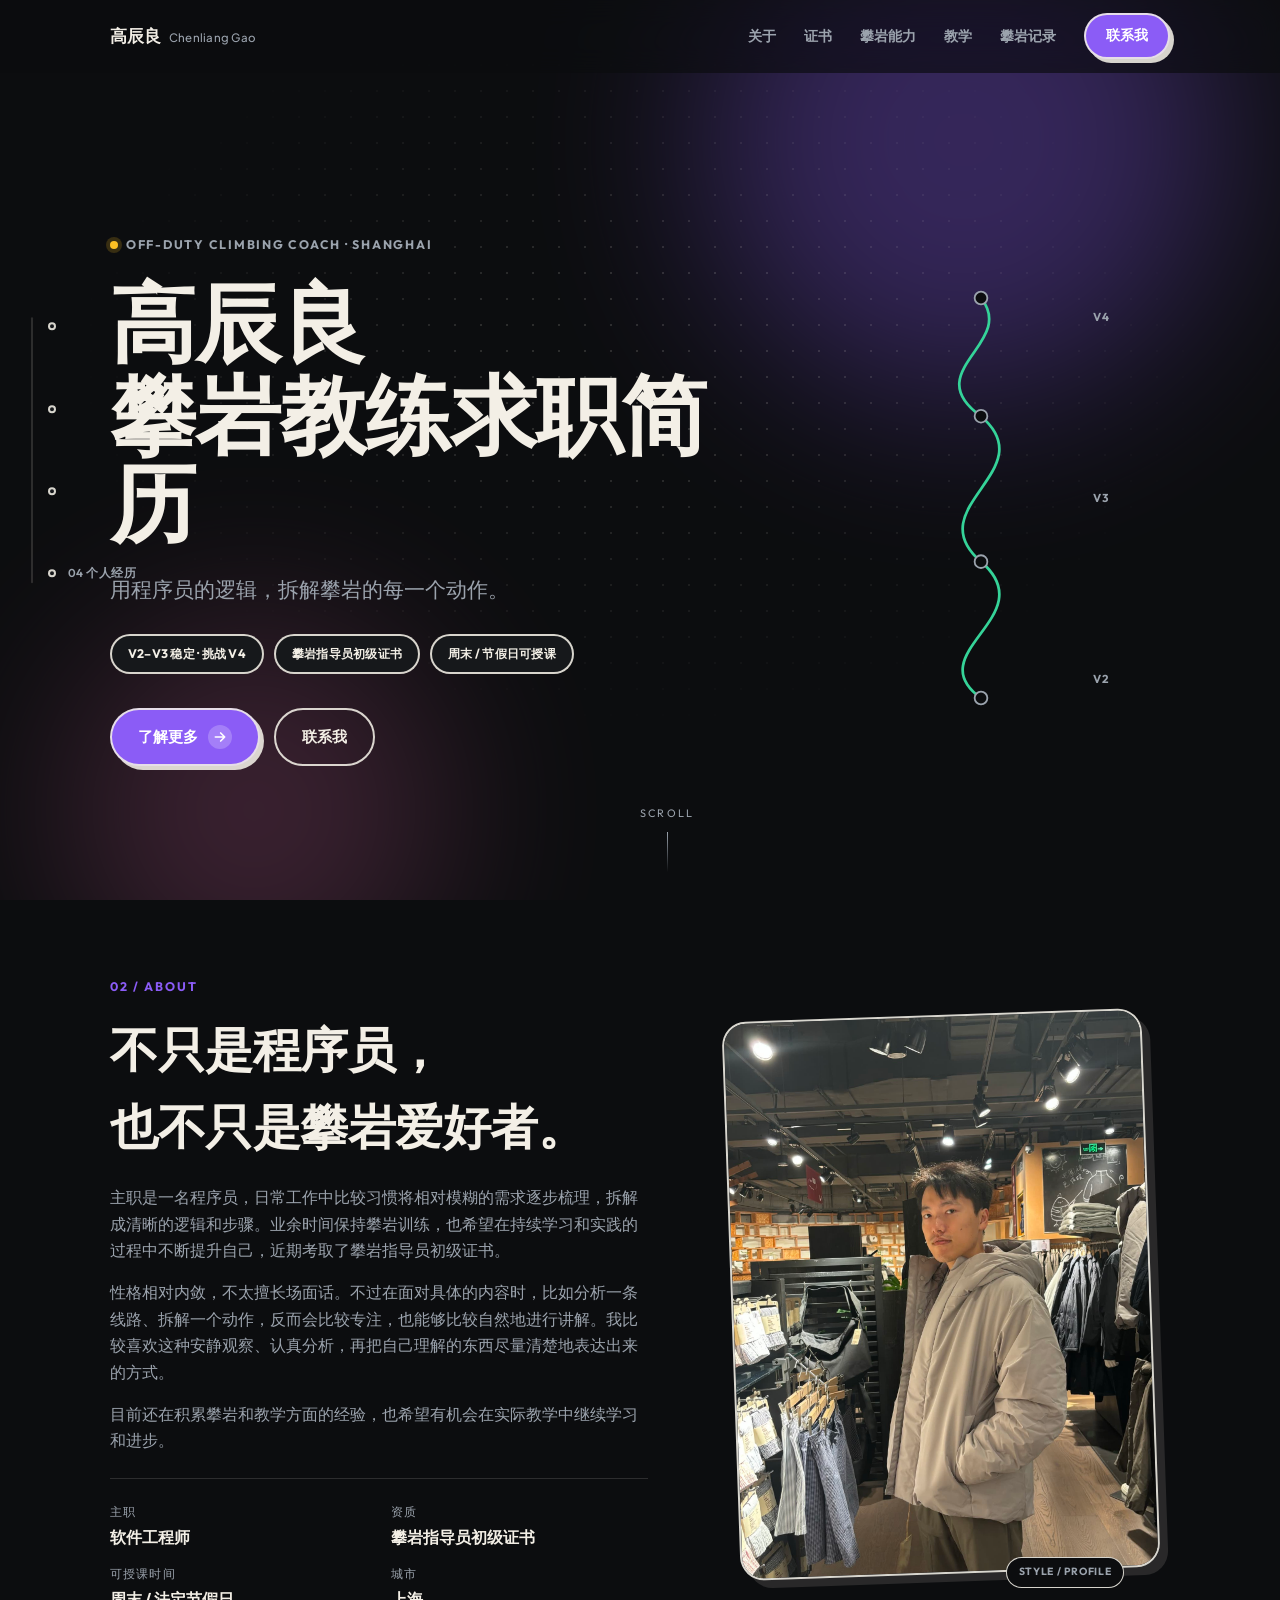
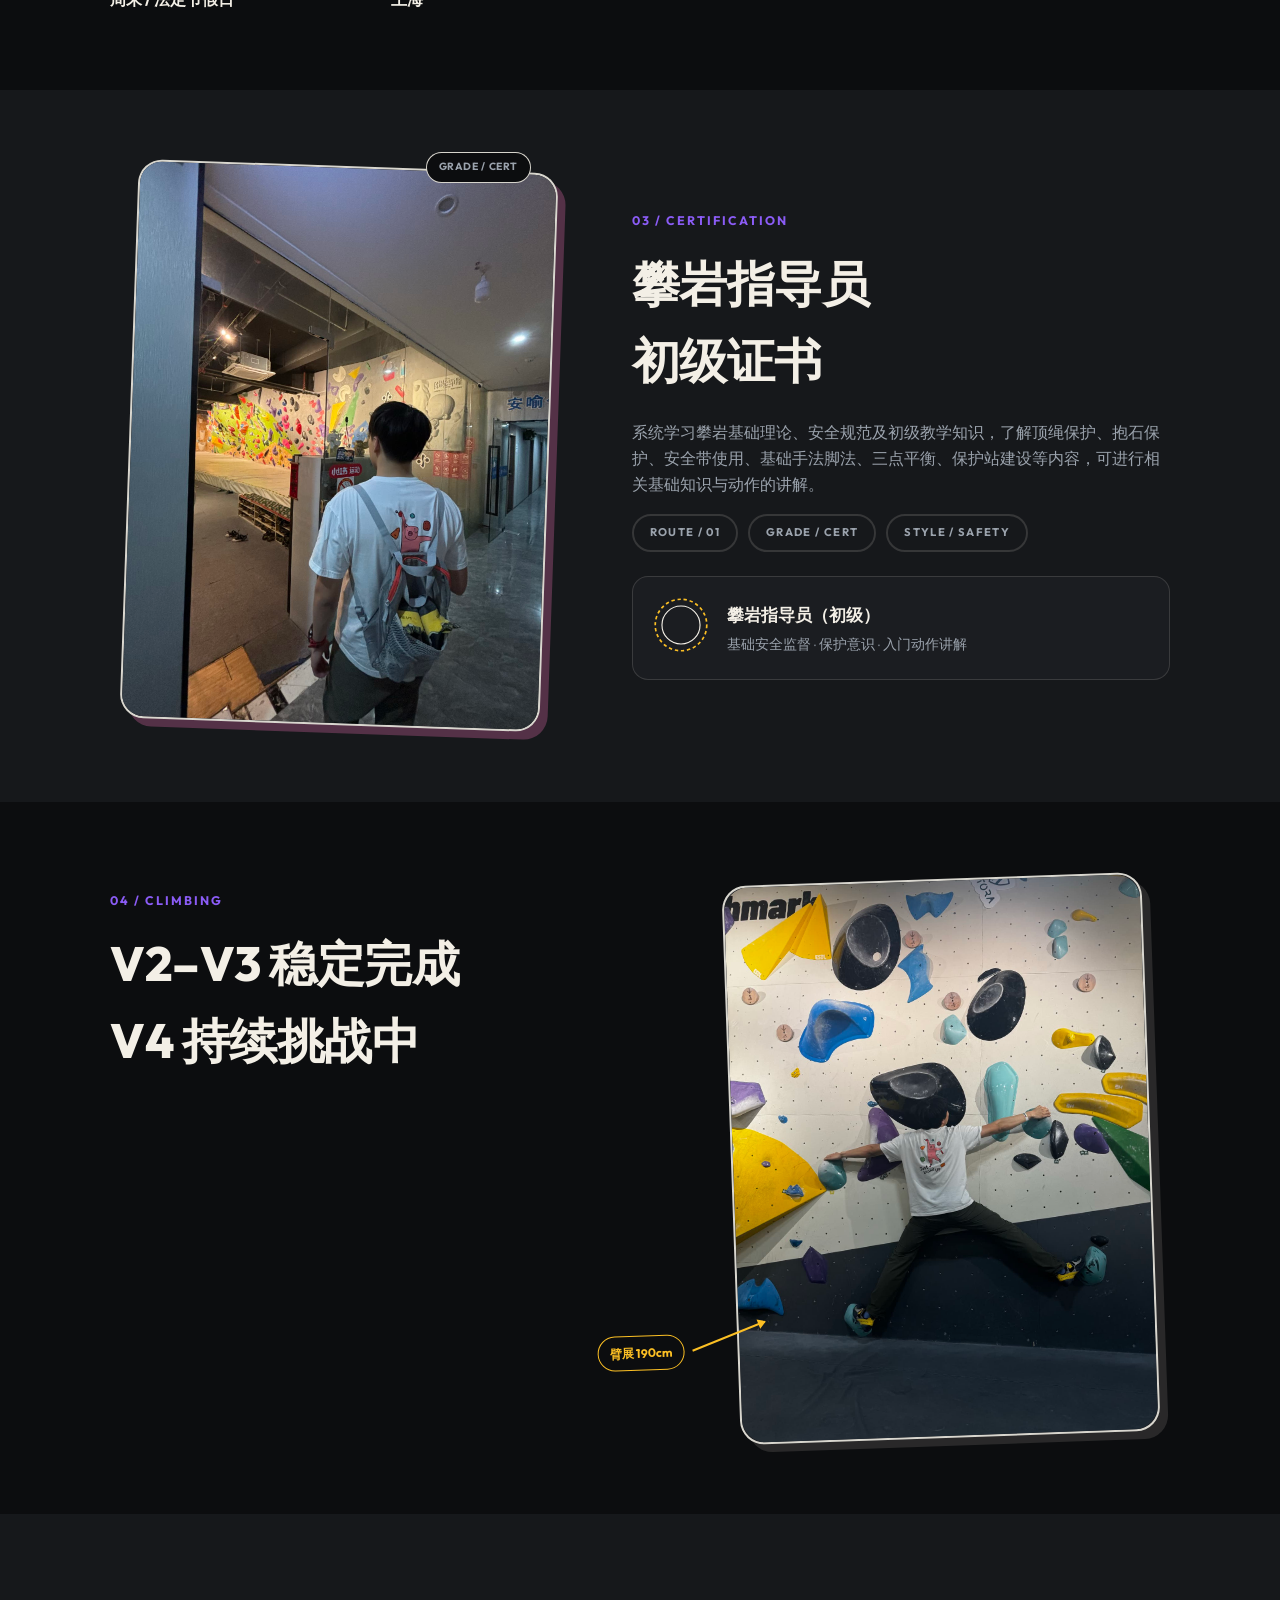
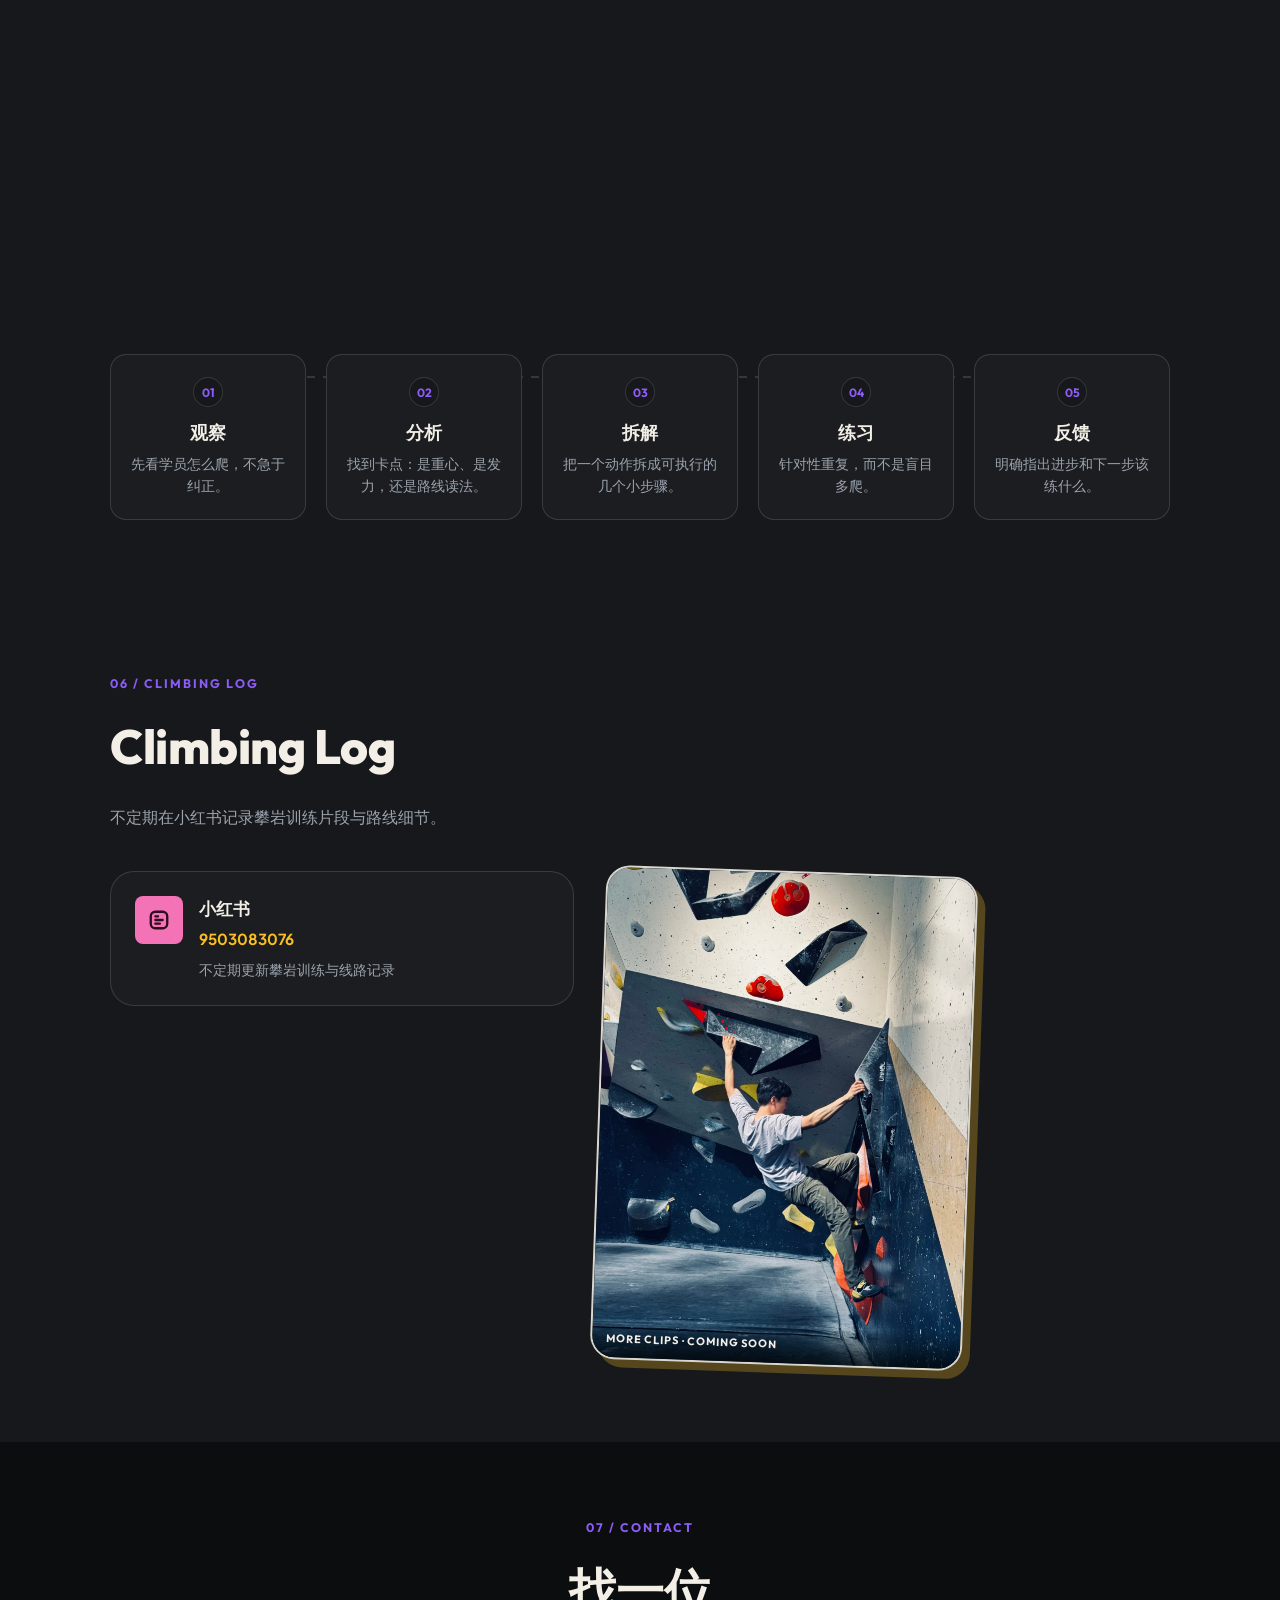
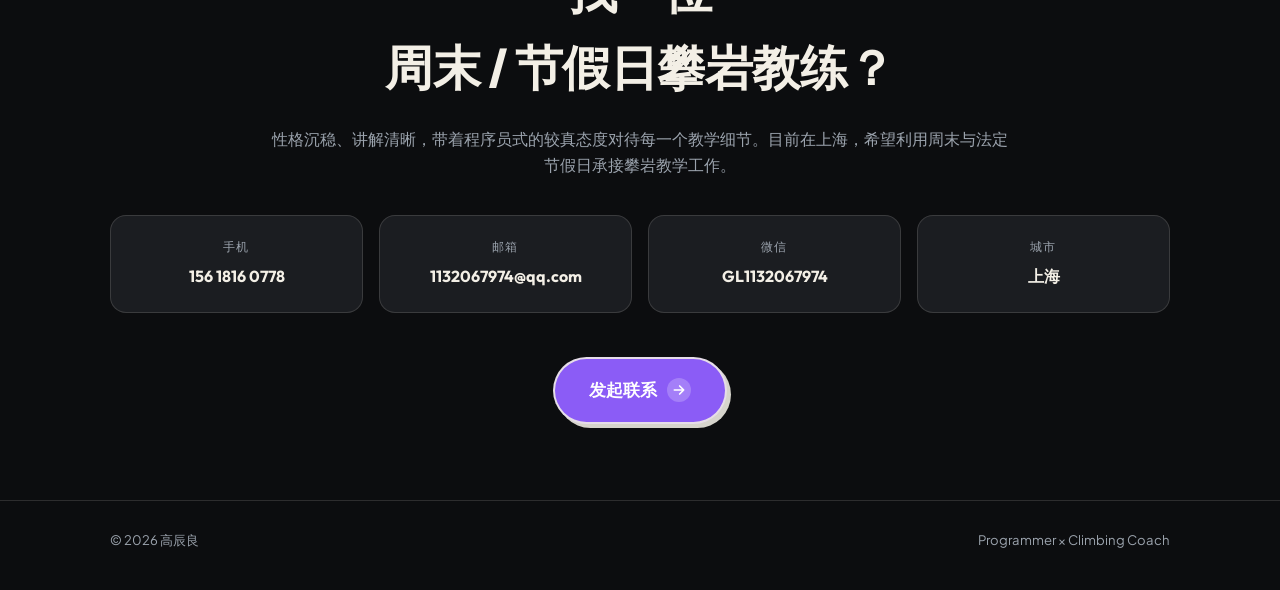
==== commit ec7f8440: "remove unused tag ROUTE / 04 from index.html" ====
--- a/index.html
+++ b/index.html
@@ -124,7 +124,6 @@
         <figure class="sticker-card sticker-card--rotate-l">
           <img src="assets/images/portrait.jpg" alt="高辰良在服装店内的生活照，攀岩之外的日常状态" loading="lazy" width="1350" height="1800">
         </figure>
-        <div class="tag-float tag-float--tl">ROUTE / 04</div>
         <div class="tag-float tag-float--br">STYLE / PROFILE</div>
       </div>
 
